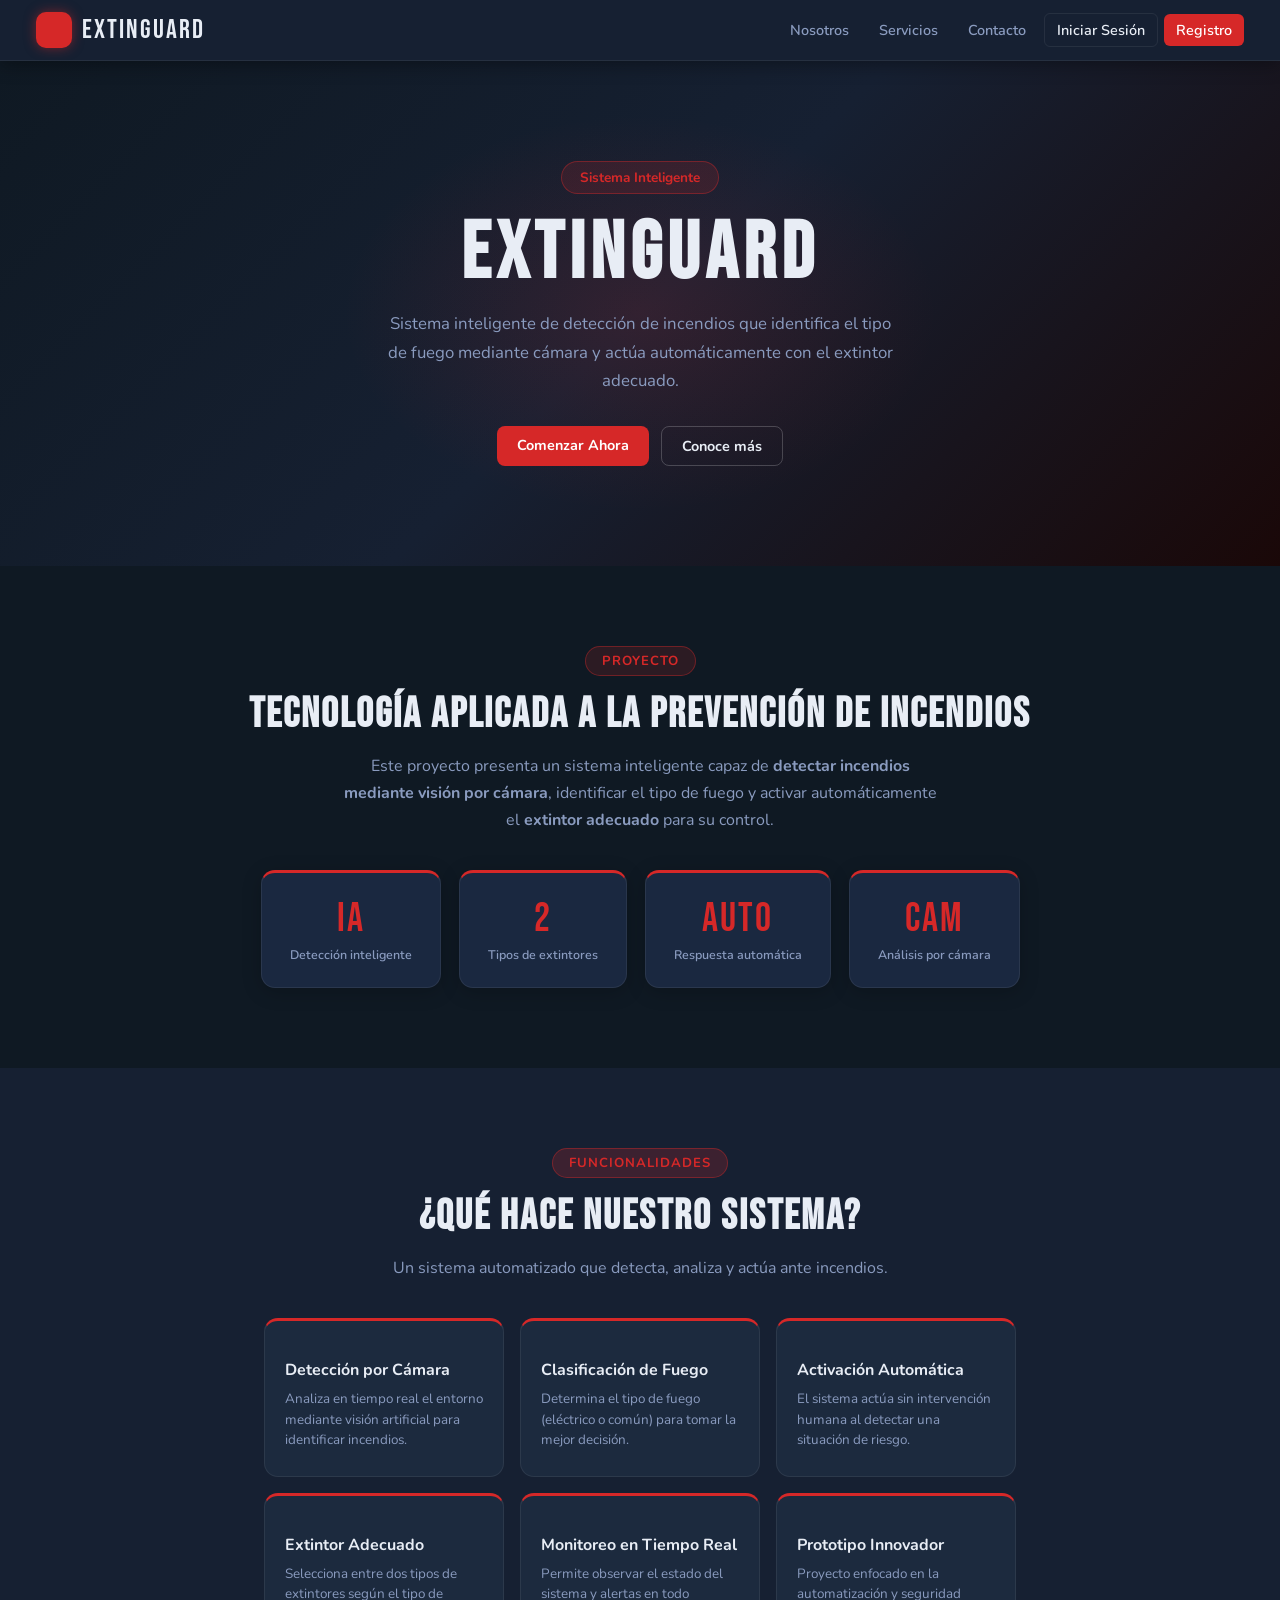
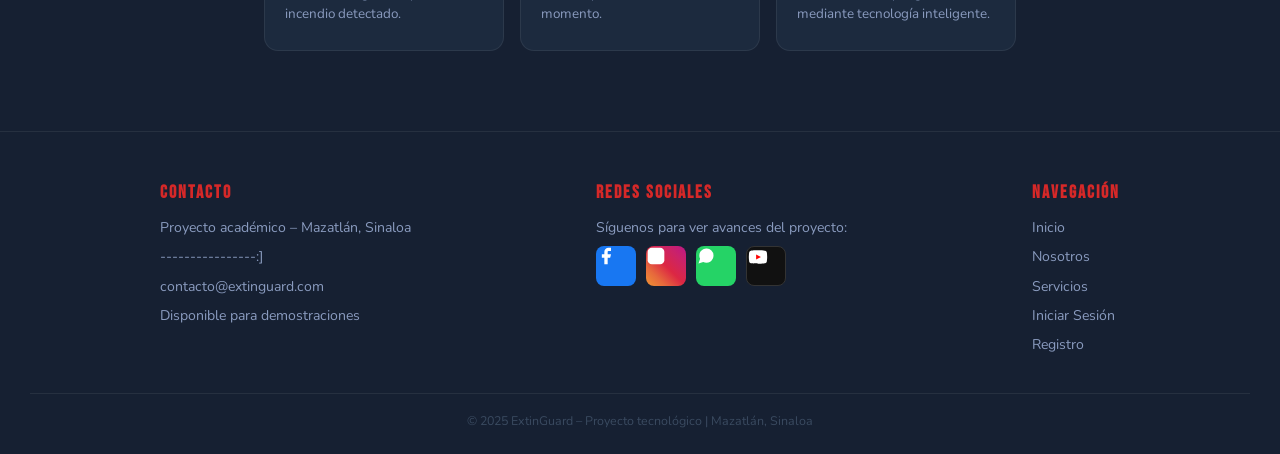
==== frontend/index.html @ cc7369b5 "frond" ====
<!DOCTYPE html>
<html lang="es">
<head>
  <meta charset="UTF-8" />
  <meta name="viewport" content="width=device-width, initial-scale=1.0"/>
  <title>ExtinGuard - Seguridad Contra Incendios</title>
  <link rel="stylesheet" href="index.css" />
  <link href="https://fonts.googleapis.com/css2?family=Bebas+Neue&family=Nunito:wght@400;600;700&display=swap" rel="stylesheet"/>
</head>
<body>

  <!-- NAVBAR -->
  <nav>
    <a class="nav-logo" href="index.html">
      <div class="nav-logo-icon"></div>
      <span>ExtinGuard</span>
    </a>
    <div class="nav-links">
      <a href="#quienes-somos">Nosotros</a>
      <a href="#caracteristicas">Servicios</a>
      <a href="#contacto">Contacto</a>
      <a class="btn btn-login" href="inicio_de_sesion.html">Iniciar Sesión</a>
      <a class="btn btn-register" href="registro.html">Registro</a>
    </div>
  </nav>

  <!-- HERO -->
  <section class="hero">
    <div class="hero-glow"></div>
    <div class="hero-content">
      <div class="hero-badge"> Sistema Inteligente</div>
      <h1>ExtinGuard</h1>
      <p>Sistema inteligente de detección de incendios que identifica el tipo de fuego mediante cámara y actúa automáticamente con el extintor adecuado.</p>
      <div class="hero-btns">
        <a href="registro.html" class="btn btn-register">Comenzar Ahora</a>
        <a href="#quienes-somos" class="btn btn-outline">Conoce más</a>
      </div>
    </div>
  </section>

  <!-- QUIÉNES SOMOS -->
  <section class="seccion" id="quienes-somos">
    <div class="seccion-inner">
      <div class="etiqueta">Proyecto</div>
      <h2>Tecnología aplicada a la prevención de incendios</h2>
      <p class="texto-centro">
        Este proyecto presenta un sistema inteligente capaz de <strong>detectar incendios mediante visión por cámara</strong>,
        identificar el tipo de fuego y activar automáticamente el <strong>extintor adecuado</strong> para su control.
      </p>
      <div class="stats">
        <div class="stat">
          <span class="numero">IA</span>
          <span class="label">Detección inteligente</span>
        </div>
        <div class="stat">
          <span class="numero">2</span>
          <span class="label">Tipos de extintores</span>
        </div>
        <div class="stat">
          <span class="numero">Auto</span>
          <span class="label">Respuesta automática</span>
        </div>
        <div class="stat">
          <span class="numero">Cam</span>
          <span class="label">Análisis por cámara</span>
        </div>
      </div>
    </div>
  </section>

  <!-- SERVICIOS -->
  <section class="seccion fondo-oscuro" id="caracteristicas">
    <div class="seccion-inner">
      <div class="etiqueta etiqueta-roja">Funcionalidades</div>
      <h2 class="blanco">¿Qué hace nuestro sistema?</h2>
      <p class="texto-centro gris">Un sistema automatizado que detecta, analiza y actúa ante incendios.</p>
      <div class="tarjetas">
        <div class="tarjeta">
          <div class="icono"></div>
          <h4>Detección por Cámara</h4>
          <p>Analiza en tiempo real el entorno mediante visión artificial para identificar incendios.</p>
        </div>
        <div class="tarjeta">
          <div class="icono"></div>
          <h4>Clasificación de Fuego</h4>
          <p>Determina el tipo de fuego (eléctrico o común) para tomar la mejor decisión.</p>
        </div>
        <div class="tarjeta">
          <div class="icono"></div>
          <h4>Activación Automática</h4>
          <p>El sistema actúa sin intervención humana al detectar una situación de riesgo.</p>
        </div>
        <div class="tarjeta">
          <div class="icono"></div>
          <h4>Extintor Adecuado</h4>
          <p>Selecciona entre dos tipos de extintores según el tipo de incendio detectado.</p>
        </div>
        <div class="tarjeta">
          <div class="icono"></div>
          <h4>Monitoreo en Tiempo Real</h4>
          <p>Permite observar el estado del sistema y alertas en todo momento.</p>
        </div>
        <div class="tarjeta">
          <div class="icono"></div>
          <h4>Prototipo Innovador</h4>
          <p>Proyecto enfocado en la automatización y seguridad mediante tecnología inteligente.</p>
        </div>
      </div>
    </div>
  </section>

  <!-- FOOTER -->
  <footer id="contacto">
    <div class="footer-grid">
      <div class="footer-col">
        <h4>Contacto</h4>
        <p> Proyecto académico – Mazatlán, Sinaloa</p>
        <p> <a href="tel:+526691234567">----------------:]</a></p>
        <p> <a href="mailto:contacto@extinguard.com">contacto@extinguard.com</a></p>
        <p>Disponible para demostraciones</p>
      </div>
      <div class="footer-col">
        <h4>Redes Sociales</h4>
        <p>Síguenos para ver avances del proyecto:</p>
        <div class="redes">
          <a class="red-icono red-fb" href="https://facebook.com" target="_blank" title="Facebook">
            <svg width="20" height="20" fill="white" viewBox="0 0 24 24"><path d="M18 2h-3a5 5 0 0 0-5 5v3H7v4h3v8h4v-8h3l1-4h-4V7a1 1 0 0 1 1-1h3z"/></svg>
          </a>
          <a class="red-icono red-ig" href="https://instagram.com" target="_blank" title="Instagram">
            <svg width="20" height="20" fill="white" viewBox="0 0 24 24"><rect x="2" y="2" width="20" height="20" rx="5"/><circle cx="12" cy="12" r="4" fill="none" stroke="white" stroke-width="2"/><circle cx="17.5" cy="6.5" r="1.5" fill="white"/></svg>
          </a>
          <a class="red-icono red-wa" href="https://wa.me/526691234567" target="_blank" title="WhatsApp">
            <svg width="20" height="20" fill="white" viewBox="0 0 24 24"><path d="M21 11.5a8.38 8.38 0 0 1-.9 3.8 8.5 8.5 0 0 1-7.6 4.7 8.38 8.38 0 0 1-3.8-.9L3 21l1.9-5.7a8.38 8.38 0 0 1-.9-3.8 8.5 8.5 0 0 1 4.7-7.6 8.38 8.38 0 0 1 3.8-.9h.5a8.48 8.48 0 0 1 8 8v.5z"/></svg>
          </a>
          <a class="red-icono red-yt" href="https://youtube.com" target="_blank" title="YouTube">
            <svg width="22" height="20" fill="white" viewBox="0 0 24 24"><path d="M22.54 6.42a2.78 2.78 0 0 0-1.95-1.96C18.88 4 12 4 12 4s-6.88 0-8.59.46A2.78 2.78 0 0 0 1.46 6.42 29 29 0 0 0 1 12a29 29 0 0 0 .46 5.58A2.78 2.78 0 0 0 3.41 19.6C5.12 20 12 20 12 20s6.88 0 8.59-.46a2.78 2.78 0 0 0 1.95-1.95A29 29 0 0 0 23 12a29 29 0 0 0-.46-5.58z"/><polygon fill="#ff0000" points="9.75 15.02 15.5 12 9.75 8.98 9.75 15.02"/></svg>
          </a>
        </div>
      </div>
      <div class="footer-col">
        <h4>Navegación</h4>
        <a href="index.html">Inicio</a>
        <a href="#quienes-somos">Nosotros</a>
        <a href="#caracteristicas">Servicios</a>
        <a href="inicio_de_sesion.html">Iniciar Sesión</a>
        <a href="registro.html">Registro</a>
      </div>
    </div>
    <div class="footer-bottom">
      <p>© 2025 ExtinGuard – Proyecto tecnológico | Mazatlán, Sinaloa</p>
    </div>
  </footer>

</body>
</html>
---- frontend/index.css ----
/* ===== VARIABLES (misma paleta que dashboard) ===== */
:root {
  --bg:#0f1923; --bg2:#162032; --bg3:#1c2a3e; --panel:#1a2840;
  --border:rgba(255,255,255,0.07);
  --rojo:#d62828; --rojo-o:#a01212; --rojo-s:rgba(214,40,40,0.15);
  --azul:#3b82f6; --blanco:#e8edf5; --gris:#8a9bbf;
}

/* ===== BASE ===== */
*{margin:0;padding:0;box-sizing:border-box}
body{font-family:'Nunito',sans-serif;background:var(--bg);color:var(--blanco)}

/* ===== NAVBAR ===== */
nav{
  background:var(--bg2);border-bottom:1px solid var(--border);
  display:flex;align-items:center;justify-content:space-between;
  padding:12px 36px;position:sticky;top:0;z-index:100;
  box-shadow:0 2px 20px rgba(0,0,0,.4);flex-wrap:wrap;gap:10px;
}
.nav-logo{display:flex;align-items:center;gap:10px;text-decoration:none}
.nav-logo-icon{
  width:36px;height:36px;background:var(--rojo);border-radius:10px;
  display:flex;align-items:center;justify-content:center;font-size:1.1rem;
  box-shadow:0 0 12px rgba(214,40,40,.5);
}
.nav-logo span{font-family:'Bebas Neue',sans-serif;font-size:1.7rem;color:var(--blanco);letter-spacing:2px}
.nav-links{display:flex;align-items:center;gap:6px;flex-wrap:wrap}
.nav-links a{color:var(--gris);text-decoration:none;font-size:.9rem;font-weight:600;padding:6px 12px;border-radius:6px;transition:color .2s}
.nav-links a:hover{color:var(--blanco)}

/* ===== BOTONES ===== */
.btn{padding:9px 20px;border-radius:8px;font-weight:700;font-size:.9rem;cursor:pointer;border:none;transition:all .2s;text-decoration:none;display:inline-block}
.btn-login{background:transparent;color:var(--blanco)!important;border:1px solid var(--border)}
.btn-login:hover{background:var(--bg3)}
.btn-register{background:var(--rojo);color:#fff!important}
.btn-register:hover{background:var(--rojo-o)}
.btn-outline{background:transparent;color:var(--blanco);border:1px solid rgba(255,255,255,.2)}
.btn-outline:hover{border-color:rgba(255,255,255,.5)}

/* ===== HERO ===== */
.hero{
  position:relative;padding:100px 30px;text-align:center;overflow:hidden;
  background:linear-gradient(135deg,var(--bg) 0%,var(--bg2) 50%,#1a0808 100%);
}
.hero-glow{
  position:absolute;top:50%;left:50%;transform:translate(-50%,-50%);
  width:600px;height:400px;pointer-events:none;
  background:radial-gradient(ellipse,rgba(214,40,40,.15) 0%,transparent 70%);
}
.hero-content{position:relative;z-index:1}
.hero-badge{
  display:inline-block;background:var(--rojo-s);color:var(--rojo);
  border:1px solid rgba(214,40,40,.4);padding:6px 18px;border-radius:20px;
  font-size:.85rem;font-weight:700;margin-bottom:20px;
}
.hero h1{font-family:'Bebas Neue',sans-serif;font-size:5rem;color:var(--blanco);letter-spacing:6px;line-height:1;margin-bottom:16px}
.hero p{font-size:1.05rem;color:var(--gris);max-width:520px;margin:0 auto 30px;line-height:1.7}
.hero-btns{display:flex;gap:12px;justify-content:center;flex-wrap:wrap}

/* ===== SECCIONES ===== */
.seccion{padding:80px 30px}
.fondo-oscuro{background:var(--bg2)}
.seccion-inner{max-width:960px;margin:0 auto;text-align:center}
.etiqueta{
  display:inline-block;background:var(--rojo-s);color:var(--rojo);
  border:1px solid rgba(214,40,40,.4);padding:5px 16px;border-radius:20px;
  font-size:.82rem;font-weight:700;margin-bottom:14px;text-transform:uppercase;letter-spacing:1px;
}
.etiqueta-roja{background:rgba(214,40,40,.2)}
h2{font-family:'Bebas Neue',sans-serif;font-size:2.6rem;letter-spacing:2px;margin-bottom:14px;color:var(--blanco)}
.blanco{color:var(--blanco)} .gris{color:var(--gris)!important}
.texto-centro{max-width:600px;margin:0 auto 36px;color:var(--gris);line-height:1.7}

/* ===== STATS ===== */
.stats{display:flex;gap:18px;justify-content:center;flex-wrap:wrap;margin-top:36px}
.stat{
  background:var(--panel);border:1px solid var(--border);border-radius:14px;
  padding:22px 28px;border-top:3px solid var(--rojo);min-width:130px;
  box-shadow:0 4px 20px rgba(0,0,0,.2);transition:transform .2s;
}
.stat:hover{transform:translateY(-4px)}
.numero{display:block;font-family:'Bebas Neue',sans-serif;font-size:2.5rem;color:var(--rojo);letter-spacing:2px}
.label{font-size:.78rem;color:var(--gris);font-weight:600}

/* ===== TARJETAS ===== */
.tarjetas{display:flex;gap:16px;justify-content:center;flex-wrap:wrap;margin-top:10px}
.tarjeta{
  background:var(--bg3);border:1px solid var(--border);border-radius:14px;
  padding:26px 20px;width:240px;border-top:3px solid var(--rojo);text-align:left;
  transition:transform .2s,box-shadow .2s;
}
.tarjeta:hover{transform:translateY(-6px);box-shadow:0 8px 28px rgba(214,40,40,.2)}
.tarjeta .icono{font-size:2rem;margin-bottom:12px}
.tarjeta h4{color:var(--blanco);font-size:1rem;margin-bottom:8px}
.tarjeta p{color:var(--gris);font-size:.84rem;line-height:1.5}

/* ===== FOOTER ===== */
footer{background:var(--bg2);border-top:1px solid var(--border);color:var(--gris);padding:50px 30px 25px}
.footer-grid{display:flex;flex-wrap:wrap;gap:40px;justify-content:space-between;max-width:960px;margin:0 auto 30px}
.footer-col h4{font-family:'Bebas Neue',sans-serif;font-size:1.1rem;color:var(--rojo);letter-spacing:2px;margin-bottom:14px}
.footer-col p,.footer-col a{font-size:.88rem;color:var(--gris);text-decoration:none;display:block;margin-bottom:8px;line-height:1.5}
.footer-col a:hover{color:var(--blanco)}
.redes{display:flex;gap:10px;margin-top:8px}
.red-icono{width:40px;height:40px;border-radius:8px;display:flex;align-items:center;justify-content:center;transition:transform .2s,opacity .2s}
.red-icono:hover{transform:scale(1.12);opacity:.85}
.red-fb{background:#1877f2} .red-ig{background:linear-gradient(45deg,#f09433,#e6683c,#dc2743,#cc2366,#bc1888)} .red-wa{background:#25d366} .red-yt{background:#111;border:1px solid #333}
.footer-bottom{text-align:center;font-size:.78rem;color:#3a4a60;border-top:1px solid var(--border);padding-top:18px}

@media(max-width:700px){
  nav{padding:12px 18px}
  .hero{padding:60px 20px}
  .hero h1{font-size:3.5rem}
  .seccion{padding:50px 20px}
}
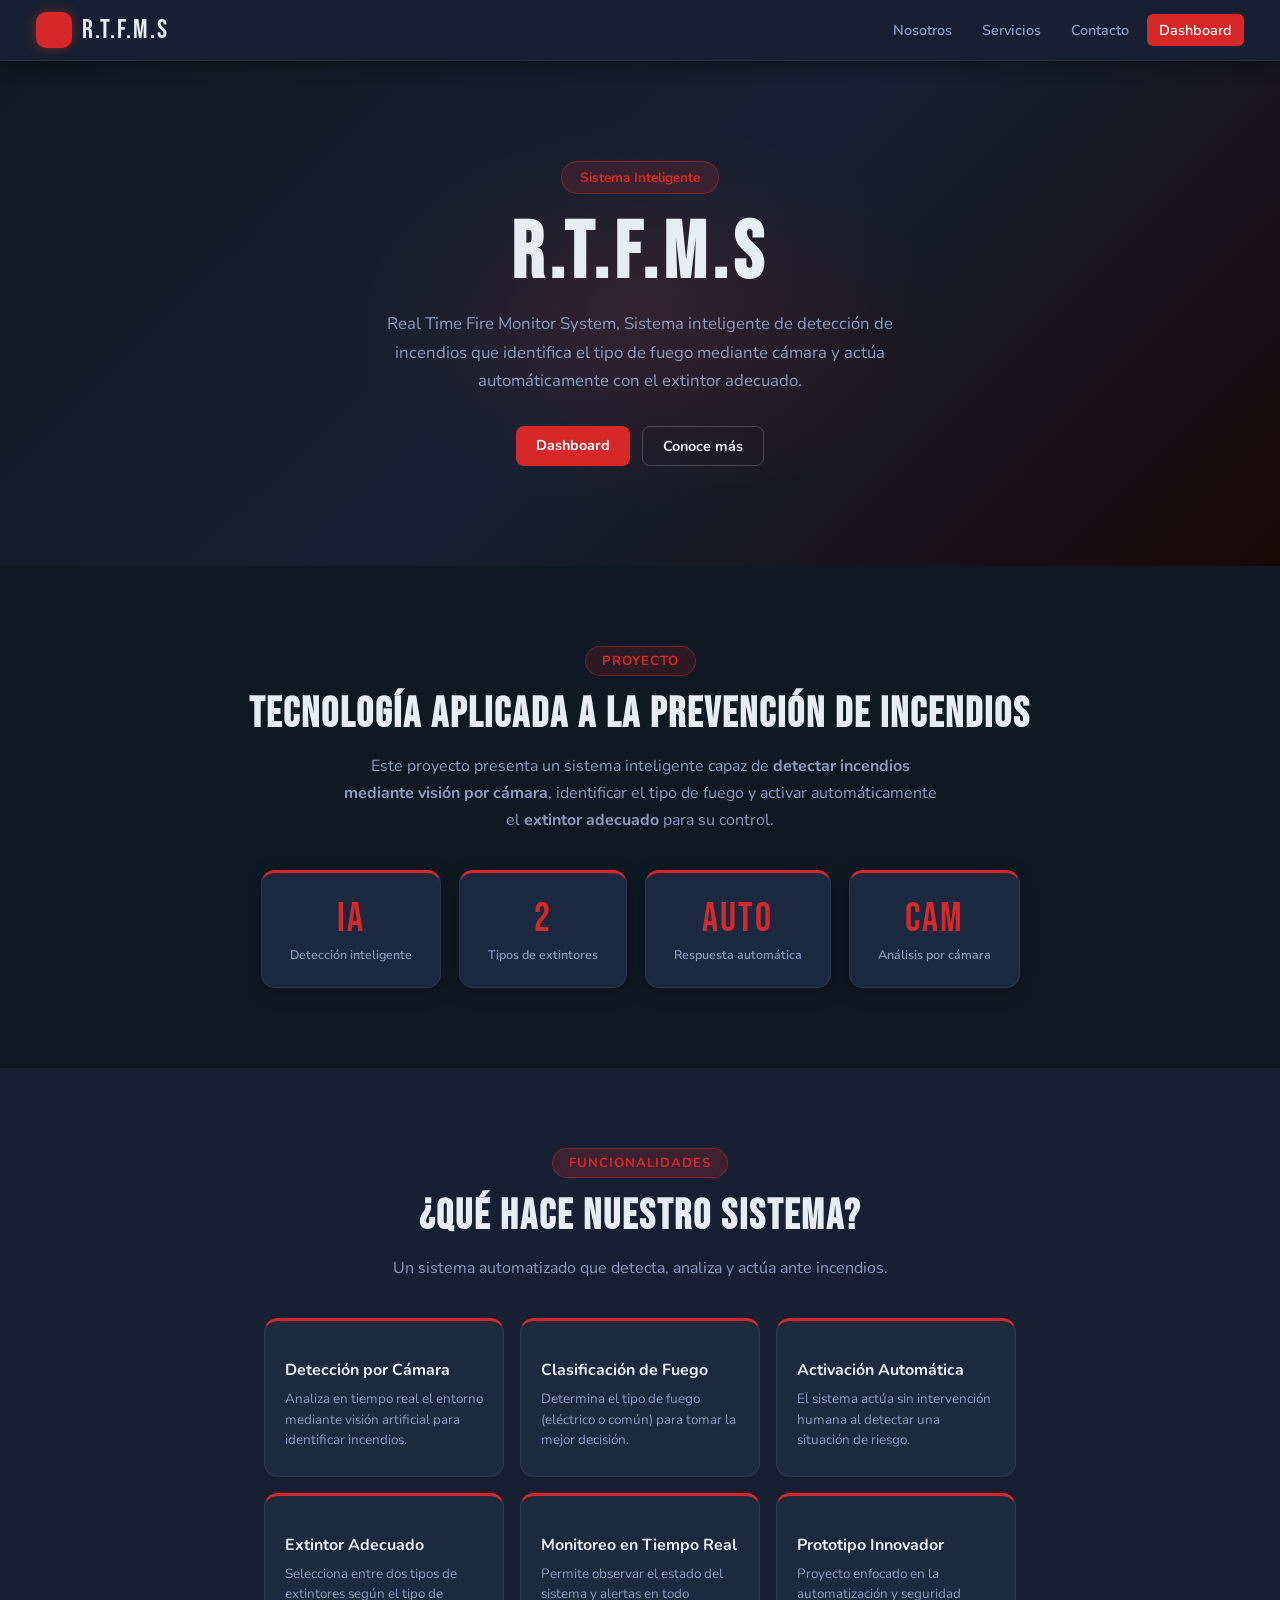
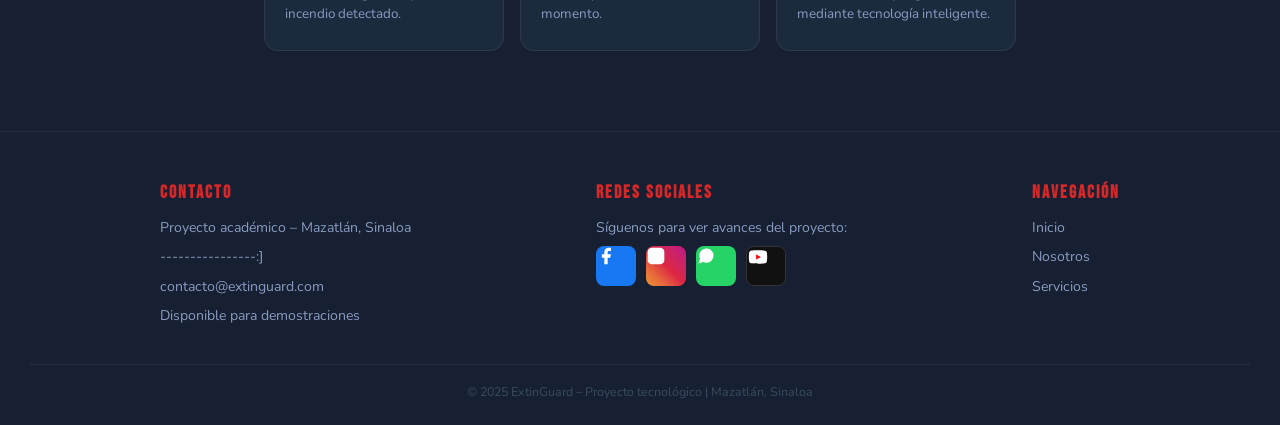
==== commit 7910907b: "se reestrucutro el front, se eliminaron pantallas de inico de sesion y registro, se establecio conex" ====
--- a/frontend/index.html
+++ b/frontend/index.html
@@ -1,155 +1,227 @@
-<!DOCTYPE html>
+<!doctype html>
 <html lang="es">
-<head>
-  <meta charset="UTF-8" />
-  <meta name="viewport" content="width=device-width, initial-scale=1.0"/>
-  <title>ExtinGuard - Seguridad Contra Incendios</title>
-  <link rel="stylesheet" href="index.css" />
-  <link href="https://fonts.googleapis.com/css2?family=Bebas+Neue&family=Nunito:wght@400;600;700&display=swap" rel="stylesheet"/>
-</head>
-<body>
-
-  <!-- NAVBAR -->
-  <nav>
-    <a class="nav-logo" href="index.html">
-      <div class="nav-logo-icon"></div>
-      <span>ExtinGuard</span>
-    </a>
-    <div class="nav-links">
-      <a href="#quienes-somos">Nosotros</a>
-      <a href="#caracteristicas">Servicios</a>
-      <a href="#contacto">Contacto</a>
-      <a class="btn btn-login" href="inicio_de_sesion.html">Iniciar Sesión</a>
-      <a class="btn btn-register" href="registro.html">Registro</a>
-    </div>
-  </nav>
-
-  <!-- HERO -->
-  <section class="hero">
-    <div class="hero-glow"></div>
-    <div class="hero-content">
-      <div class="hero-badge"> Sistema Inteligente</div>
-      <h1>ExtinGuard</h1>
-      <p>Sistema inteligente de detección de incendios que identifica el tipo de fuego mediante cámara y actúa automáticamente con el extintor adecuado.</p>
-      <div class="hero-btns">
-        <a href="registro.html" class="btn btn-register">Comenzar Ahora</a>
-        <a href="#quienes-somos" class="btn btn-outline">Conoce más</a>
-      </div>
-    </div>
-  </section>
-
-  <!-- QUIÉNES SOMOS -->
-  <section class="seccion" id="quienes-somos">
-    <div class="seccion-inner">
-      <div class="etiqueta">Proyecto</div>
-      <h2>Tecnología aplicada a la prevención de incendios</h2>
-      <p class="texto-centro">
-        Este proyecto presenta un sistema inteligente capaz de <strong>detectar incendios mediante visión por cámara</strong>,
-        identificar el tipo de fuego y activar automáticamente el <strong>extintor adecuado</strong> para su control.
-      </p>
-      <div class="stats">
-        <div class="stat">
-          <span class="numero">IA</span>
-          <span class="label">Detección inteligente</span>
-        </div>
-        <div class="stat">
-          <span class="numero">2</span>
-          <span class="label">Tipos de extintores</span>
-        </div>
-        <div class="stat">
-          <span class="numero">Auto</span>
-          <span class="label">Respuesta automática</span>
-        </div>
-        <div class="stat">
-          <span class="numero">Cam</span>
-          <span class="label">Análisis por cámara</span>
-        </div>
-      </div>
-    </div>
-  </section>
-
-  <!-- SERVICIOS -->
-  <section class="seccion fondo-oscuro" id="caracteristicas">
-    <div class="seccion-inner">
-      <div class="etiqueta etiqueta-roja">Funcionalidades</div>
-      <h2 class="blanco">¿Qué hace nuestro sistema?</h2>
-      <p class="texto-centro gris">Un sistema automatizado que detecta, analiza y actúa ante incendios.</p>
-      <div class="tarjetas">
-        <div class="tarjeta">
-          <div class="icono"></div>
-          <h4>Detección por Cámara</h4>
-          <p>Analiza en tiempo real el entorno mediante visión artificial para identificar incendios.</p>
-        </div>
-        <div class="tarjeta">
-          <div class="icono"></div>
-          <h4>Clasificación de Fuego</h4>
-          <p>Determina el tipo de fuego (eléctrico o común) para tomar la mejor decisión.</p>
-        </div>
-        <div class="tarjeta">
-          <div class="icono"></div>
-          <h4>Activación Automática</h4>
-          <p>El sistema actúa sin intervención humana al detectar una situación de riesgo.</p>
-        </div>
-        <div class="tarjeta">
-          <div class="icono"></div>
-          <h4>Extintor Adecuado</h4>
-          <p>Selecciona entre dos tipos de extintores según el tipo de incendio detectado.</p>
-        </div>
-        <div class="tarjeta">
-          <div class="icono"></div>
-          <h4>Monitoreo en Tiempo Real</h4>
-          <p>Permite observar el estado del sistema y alertas en todo momento.</p>
-        </div>
-        <div class="tarjeta">
-          <div class="icono"></div>
-          <h4>Prototipo Innovador</h4>
-          <p>Proyecto enfocado en la automatización y seguridad mediante tecnología inteligente.</p>
-        </div>
-      </div>
-    </div>
-  </section>
-
-  <!-- FOOTER -->
-  <footer id="contacto">
-    <div class="footer-grid">
-      <div class="footer-col">
-        <h4>Contacto</h4>
-        <p> Proyecto académico – Mazatlán, Sinaloa</p>
-        <p> <a href="tel:+526691234567">----------------:]</a></p>
-        <p> <a href="mailto:contacto@extinguard.com">contacto@extinguard.com</a></p>
-        <p>Disponible para demostraciones</p>
-      </div>
-      <div class="footer-col">
-        <h4>Redes Sociales</h4>
-        <p>Síguenos para ver avances del proyecto:</p>
-        <div class="redes">
-          <a class="red-icono red-fb" href="https://facebook.com" target="_blank" title="Facebook">
-            <svg width="20" height="20" fill="white" viewBox="0 0 24 24"><path d="M18 2h-3a5 5 0 0 0-5 5v3H7v4h3v8h4v-8h3l1-4h-4V7a1 1 0 0 1 1-1h3z"/></svg>
-          </a>
-          <a class="red-icono red-ig" href="https://instagram.com" target="_blank" title="Instagram">
-            <svg width="20" height="20" fill="white" viewBox="0 0 24 24"><rect x="2" y="2" width="20" height="20" rx="5"/><circle cx="12" cy="12" r="4" fill="none" stroke="white" stroke-width="2"/><circle cx="17.5" cy="6.5" r="1.5" fill="white"/></svg>
-          </a>
-          <a class="red-icono red-wa" href="https://wa.me/526691234567" target="_blank" title="WhatsApp">
-            <svg width="20" height="20" fill="white" viewBox="0 0 24 24"><path d="M21 11.5a8.38 8.38 0 0 1-.9 3.8 8.5 8.5 0 0 1-7.6 4.7 8.38 8.38 0 0 1-3.8-.9L3 21l1.9-5.7a8.38 8.38 0 0 1-.9-3.8 8.5 8.5 0 0 1 4.7-7.6 8.38 8.38 0 0 1 3.8-.9h.5a8.48 8.48 0 0 1 8 8v.5z"/></svg>
-          </a>
-          <a class="red-icono red-yt" href="https://youtube.com" target="_blank" title="YouTube">
-            <svg width="22" height="20" fill="white" viewBox="0 0 24 24"><path d="M22.54 6.42a2.78 2.78 0 0 0-1.95-1.96C18.88 4 12 4 12 4s-6.88 0-8.59.46A2.78 2.78 0 0 0 1.46 6.42 29 29 0 0 0 1 12a29 29 0 0 0 .46 5.58A2.78 2.78 0 0 0 3.41 19.6C5.12 20 12 20 12 20s6.88 0 8.59-.46a2.78 2.78 0 0 0 1.95-1.95A29 29 0 0 0 23 12a29 29 0 0 0-.46-5.58z"/><polygon fill="#ff0000" points="9.75 15.02 15.5 12 9.75 8.98 9.75 15.02"/></svg>
-          </a>
-        </div>
-      </div>
-      <div class="footer-col">
-        <h4>Navegación</h4>
-        <a href="index.html">Inicio</a>
-        <a href="#quienes-somos">Nosotros</a>
-        <a href="#caracteristicas">Servicios</a>
-        <a href="inicio_de_sesion.html">Iniciar Sesión</a>
-        <a href="registro.html">Registro</a>
-      </div>
-    </div>
-    <div class="footer-bottom">
-      <p>© 2025 ExtinGuard – Proyecto tecnológico | Mazatlán, Sinaloa</p>
-    </div>
-  </footer>
-
-</body>
+	<head>
+		<meta charset="UTF-8" />
+		<meta name="viewport" content="width=device-width, initial-scale=1.0" />
+		<title>R.T.F.M.S - Seguridad Contra Incendios</title>
+		<link rel="stylesheet" href="styles/index.css" />
+		<link
+			href="https://fonts.googleapis.com/css2?family=Bebas+Neue&family=Nunito:wght@400;600;700&display=swap"
+			rel="stylesheet"
+		/>
+	</head>
+	<body>
+		<!-- NAVBAR -->
+		<nav>
+			<a class="nav-logo" href="index.html">
+				<div class="nav-logo-icon"></div>
+				<span>R.T.F.M.S</span>
+			</a>
+			<div class="nav-links">
+				<a href="#quienes-somos">Nosotros</a>
+				<a href="#caracteristicas">Servicios</a>
+				<a href="#contacto">Contacto</a>
+				<a class="btn btn-register" href="dashboard.html">Dashboard</a>
+			</div>
+		</nav>
+
+		<!-- HERO -->
+		<section class="hero">
+			<div class="hero-glow"></div>
+			<div class="hero-content">
+				<div class="hero-badge">Sistema Inteligente</div>
+				<h1>R.T.F.M.S</h1>
+				<p>
+					Real Time Fire Monitor System, Sistema inteligente de detección de
+					incendios que identifica el tipo de fuego mediante cámara y actúa
+					automáticamente con el extintor adecuado.
+				</p>
+				<div class="hero-btns">
+					<a href="dashboard.html" class="btn btn-register">Dashboard</a>
+					<a href="#quienes-somos" class="btn btn-outline">Conoce más</a>
+				</div>
+			</div>
+		</section>
+
+		<!-- QUIÉNES SOMOS -->
+		<section class="seccion" id="quienes-somos">
+			<div class="seccion-inner">
+				<div class="etiqueta">Proyecto</div>
+				<h2>Tecnología aplicada a la prevención de incendios</h2>
+				<p class="texto-centro">
+					Este proyecto presenta un sistema inteligente capaz de
+					<strong>detectar incendios mediante visión por cámara</strong>,
+					identificar el tipo de fuego y activar automáticamente el
+					<strong>extintor adecuado</strong> para su control.
+				</p>
+				<div class="stats">
+					<div class="stat">
+						<span class="numero">IA</span>
+						<span class="label">Detección inteligente</span>
+					</div>
+					<div class="stat">
+						<span class="numero">2</span>
+						<span class="label">Tipos de extintores</span>
+					</div>
+					<div class="stat">
+						<span class="numero">Auto</span>
+						<span class="label">Respuesta automática</span>
+					</div>
+					<div class="stat">
+						<span class="numero">Cam</span>
+						<span class="label">Análisis por cámara</span>
+					</div>
+				</div>
+			</div>
+		</section>
+
+		<!-- SERVICIOS -->
+		<section class="seccion fondo-oscuro" id="caracteristicas">
+			<div class="seccion-inner">
+				<div class="etiqueta etiqueta-roja">Funcionalidades</div>
+				<h2 class="blanco">¿Qué hace nuestro sistema?</h2>
+				<p class="texto-centro gris">
+					Un sistema automatizado que detecta, analiza y actúa ante incendios.
+				</p>
+				<div class="tarjetas">
+					<div class="tarjeta">
+						<div class="icono"></div>
+						<h4>Detección por Cámara</h4>
+						<p>
+							Analiza en tiempo real el entorno mediante visión artificial para
+							identificar incendios.
+						</p>
+					</div>
+					<div class="tarjeta">
+						<div class="icono"></div>
+						<h4>Clasificación de Fuego</h4>
+						<p>
+							Determina el tipo de fuego (eléctrico o común) para tomar la mejor
+							decisión.
+						</p>
+					</div>
+					<div class="tarjeta">
+						<div class="icono"></div>
+						<h4>Activación Automática</h4>
+						<p>
+							El sistema actúa sin intervención humana al detectar una situación
+							de riesgo.
+						</p>
+					</div>
+					<div class="tarjeta">
+						<div class="icono"></div>
+						<h4>Extintor Adecuado</h4>
+						<p>
+							Selecciona entre dos tipos de extintores según el tipo de incendio
+							detectado.
+						</p>
+					</div>
+					<div class="tarjeta">
+						<div class="icono"></div>
+						<h4>Monitoreo en Tiempo Real</h4>
+						<p>
+							Permite observar el estado del sistema y alertas en todo momento.
+						</p>
+					</div>
+					<div class="tarjeta">
+						<div class="icono"></div>
+						<h4>Prototipo Innovador</h4>
+						<p>
+							Proyecto enfocado en la automatización y seguridad mediante
+							tecnología inteligente.
+						</p>
+					</div>
+				</div>
+			</div>
+		</section>
+
+		<!-- FOOTER -->
+		<footer id="contacto">
+			<div class="footer-grid">
+				<div class="footer-col">
+					<h4>Contacto</h4>
+					<p>Proyecto académico – Mazatlán, Sinaloa</p>
+					<p><a href="tel:+526691234567">----------------:]</a></p>
+					<p>
+						<a href="mailto:contacto@extinguard.com">contacto@extinguard.com</a>
+					</p>
+					<p>Disponible para demostraciones</p>
+				</div>
+				<div class="footer-col">
+					<h4>Redes Sociales</h4>
+					<p>Síguenos para ver avances del proyecto:</p>
+					<div class="redes">
+						<a
+							class="red-icono red-fb"
+							href="https://facebook.com"
+							target="_blank"
+							title="Facebook"
+						>
+							<svg width="20" height="20" fill="white" viewBox="0 0 24 24">
+								<path
+									d="M18 2h-3a5 5 0 0 0-5 5v3H7v4h3v8h4v-8h3l1-4h-4V7a1 1 0 0 1 1-1h3z"
+								/>
+							</svg>
+						</a>
+						<a
+							class="red-icono red-ig"
+							href="https://instagram.com"
+							target="_blank"
+							title="Instagram"
+						>
+							<svg width="20" height="20" fill="white" viewBox="0 0 24 24">
+								<rect x="2" y="2" width="20" height="20" rx="5" />
+								<circle
+									cx="12"
+									cy="12"
+									r="4"
+									fill="none"
+									stroke="white"
+									stroke-width="2"
+								/>
+								<circle cx="17.5" cy="6.5" r="1.5" fill="white" />
+							</svg>
+						</a>
+						<a
+							class="red-icono red-wa"
+							href="https://wa.me/526691234567"
+							target="_blank"
+							title="WhatsApp"
+						>
+							<svg width="20" height="20" fill="white" viewBox="0 0 24 24">
+								<path
+									d="M21 11.5a8.38 8.38 0 0 1-.9 3.8 8.5 8.5 0 0 1-7.6 4.7 8.38 8.38 0 0 1-3.8-.9L3 21l1.9-5.7a8.38 8.38 0 0 1-.9-3.8 8.5 8.5 0 0 1 4.7-7.6 8.38 8.38 0 0 1 3.8-.9h.5a8.48 8.48 0 0 1 8 8v.5z"
+								/>
+							</svg>
+						</a>
+						<a
+							class="red-icono red-yt"
+							href="https://youtube.com"
+							target="_blank"
+							title="YouTube"
+						>
+							<svg width="22" height="20" fill="white" viewBox="0 0 24 24">
+								<path
+									d="M22.54 6.42a2.78 2.78 0 0 0-1.95-1.96C18.88 4 12 4 12 4s-6.88 0-8.59.46A2.78 2.78 0 0 0 1.46 6.42 29 29 0 0 0 1 12a29 29 0 0 0 .46 5.58A2.78 2.78 0 0 0 3.41 19.6C5.12 20 12 20 12 20s6.88 0 8.59-.46a2.78 2.78 0 0 0 1.95-1.95A29 29 0 0 0 23 12a29 29 0 0 0-.46-5.58z"
+								/>
+								<polygon
+									fill="#ff0000"
+									points="9.75 15.02 15.5 12 9.75 8.98 9.75 15.02"
+								/>
+							</svg>
+						</a>
+					</div>
+				</div>
+				<div class="footer-col">
+					<h4>Navegación</h4>
+					<a href="index.html">Inicio</a>
+					<a href="#quienes-somos">Nosotros</a>
+					<a href="#caracteristicas">Servicios</a>
+				</div>
+			</div>
+			<div class="footer-bottom">
+				<p>© 2025 ExtinGuard – Proyecto tecnológico | Mazatlán, Sinaloa</p>
+			</div>
+		</footer>
+	</body>
 </html>
--- a/frontend/styles/index.css
+++ b/frontend/styles/index.css
@@ -0,0 +1,401 @@
+/* ===== VARIABLES (misma paleta que dashboard) ===== */
+:root {
+	--bg: #0f1923;
+	--bg2: #162032;
+	--bg3: #1c2a3e;
+	--panel: #1a2840;
+	--border: rgba(255, 255, 255, 0.07);
+	--rojo: #d62828;
+	--rojo-o: #a01212;
+	--rojo-s: rgba(214, 40, 40, 0.15);
+	--azul: #3b82f6;
+	--blanco: #e8edf5;
+	--gris: #8a9bbf;
+}
+
+/* ===== BASE ===== */
+* {
+	margin: 0;
+	padding: 0;
+	box-sizing: border-box;
+}
+body {
+	font-family: "Nunito", sans-serif;
+	background: var(--bg);
+	color: var(--blanco);
+}
+
+/* ===== NAVBAR ===== */
+nav {
+	background: var(--bg2);
+	border-bottom: 1px solid var(--border);
+	display: flex;
+	align-items: center;
+	justify-content: space-between;
+	padding: 12px 36px;
+	position: sticky;
+	top: 0;
+	z-index: 100;
+	box-shadow: 0 2px 20px rgba(0, 0, 0, 0.4);
+	flex-wrap: wrap;
+	gap: 10px;
+}
+.nav-logo {
+	display: flex;
+	align-items: center;
+	gap: 10px;
+	text-decoration: none;
+}
+.nav-logo-icon {
+	width: 36px;
+	height: 36px;
+	background: var(--rojo);
+	border-radius: 10px;
+	display: flex;
+	align-items: center;
+	justify-content: center;
+	font-size: 1.1rem;
+	box-shadow: 0 0 12px rgba(214, 40, 40, 0.5);
+}
+.nav-logo span {
+	font-family: "Bebas Neue", sans-serif;
+	font-size: 1.7rem;
+	color: var(--blanco);
+	letter-spacing: 2px;
+}
+.nav-links {
+	display: flex;
+	align-items: center;
+	gap: 6px;
+	flex-wrap: wrap;
+}
+.nav-links a {
+	color: var(--gris);
+	text-decoration: none;
+	font-size: 0.9rem;
+	font-weight: 600;
+	padding: 6px 12px;
+	border-radius: 6px;
+	transition: color 0.2s;
+}
+.nav-links a:hover {
+	color: var(--blanco);
+}
+
+/* ===== BOTONES ===== */
+.btn {
+	padding: 9px 20px;
+	border-radius: 8px;
+	font-weight: 700;
+	font-size: 0.9rem;
+	cursor: pointer;
+	border: none;
+	transition: all 0.2s;
+	text-decoration: none;
+	display: inline-block;
+}
+.btn-login {
+	background: transparent;
+	color: var(--blanco) !important;
+	border: 1px solid var(--border);
+}
+.btn-login:hover {
+	background: var(--bg3);
+}
+.btn-register {
+	background: var(--rojo);
+	color: #fff !important;
+}
+.btn-register:hover {
+	background: var(--rojo-o);
+}
+.btn-outline {
+	background: transparent;
+	color: var(--blanco);
+	border: 1px solid rgba(255, 255, 255, 0.2);
+}
+.btn-outline:hover {
+	border-color: rgba(255, 255, 255, 0.5);
+}
+
+/* ===== HERO ===== */
+.hero {
+	position: relative;
+	padding: 100px 30px;
+	text-align: center;
+	overflow: hidden;
+	background: linear-gradient(
+		135deg,
+		var(--bg) 0%,
+		var(--bg2) 50%,
+		#1a0808 100%
+	);
+}
+.hero-glow {
+	position: absolute;
+	top: 50%;
+	left: 50%;
+	transform: translate(-50%, -50%);
+	width: 600px;
+	height: 400px;
+	pointer-events: none;
+	background: radial-gradient(
+		ellipse,
+		rgba(214, 40, 40, 0.15) 0%,
+		transparent 70%
+	);
+}
+.hero-content {
+	position: relative;
+	z-index: 1;
+}
+.hero-badge {
+	display: inline-block;
+	background: var(--rojo-s);
+	color: var(--rojo);
+	border: 1px solid rgba(214, 40, 40, 0.4);
+	padding: 6px 18px;
+	border-radius: 20px;
+	font-size: 0.85rem;
+	font-weight: 700;
+	margin-bottom: 20px;
+}
+.hero h1 {
+	font-family: "Bebas Neue", sans-serif;
+	font-size: 5rem;
+	color: var(--blanco);
+	letter-spacing: 6px;
+	line-height: 1;
+	margin-bottom: 16px;
+}
+.hero p {
+	font-size: 1.05rem;
+	color: var(--gris);
+	max-width: 520px;
+	margin: 0 auto 30px;
+	line-height: 1.7;
+}
+.hero-btns {
+	display: flex;
+	gap: 12px;
+	justify-content: center;
+	flex-wrap: wrap;
+}
+
+/* ===== SECCIONES ===== */
+.seccion {
+	padding: 80px 30px;
+}
+.fondo-oscuro {
+	background: var(--bg2);
+}
+.seccion-inner {
+	max-width: 960px;
+	margin: 0 auto;
+	text-align: center;
+}
+.etiqueta {
+	display: inline-block;
+	background: var(--rojo-s);
+	color: var(--rojo);
+	border: 1px solid rgba(214, 40, 40, 0.4);
+	padding: 5px 16px;
+	border-radius: 20px;
+	font-size: 0.82rem;
+	font-weight: 700;
+	margin-bottom: 14px;
+	text-transform: uppercase;
+	letter-spacing: 1px;
+}
+.etiqueta-roja {
+	background: rgba(214, 40, 40, 0.2);
+}
+h2 {
+	font-family: "Bebas Neue", sans-serif;
+	font-size: 2.6rem;
+	letter-spacing: 2px;
+	margin-bottom: 14px;
+	color: var(--blanco);
+}
+.blanco {
+	color: var(--blanco);
+}
+.gris {
+	color: var(--gris) !important;
+}
+.texto-centro {
+	max-width: 600px;
+	margin: 0 auto 36px;
+	color: var(--gris);
+	line-height: 1.7;
+}
+
+/* ===== STATS ===== */
+.stats {
+	display: flex;
+	gap: 18px;
+	justify-content: center;
+	flex-wrap: wrap;
+	margin-top: 36px;
+}
+.stat {
+	background: var(--panel);
+	border: 1px solid var(--border);
+	border-radius: 14px;
+	padding: 22px 28px;
+	border-top: 3px solid var(--rojo);
+	min-width: 130px;
+	box-shadow: 0 4px 20px rgba(0, 0, 0, 0.2);
+	transition: transform 0.2s;
+}
+.stat:hover {
+	transform: translateY(-4px);
+}
+.numero {
+	display: block;
+	font-family: "Bebas Neue", sans-serif;
+	font-size: 2.5rem;
+	color: var(--rojo);
+	letter-spacing: 2px;
+}
+.label {
+	font-size: 0.78rem;
+	color: var(--gris);
+	font-weight: 600;
+}
+
+/* ===== TARJETAS ===== */
+.tarjetas {
+	display: flex;
+	gap: 16px;
+	justify-content: center;
+	flex-wrap: wrap;
+	margin-top: 10px;
+}
+.tarjeta {
+	background: var(--bg3);
+	border: 1px solid var(--border);
+	border-radius: 14px;
+	padding: 26px 20px;
+	width: 240px;
+	border-top: 3px solid var(--rojo);
+	text-align: left;
+	transition:
+		transform 0.2s,
+		box-shadow 0.2s;
+}
+.tarjeta:hover {
+	transform: translateY(-6px);
+	box-shadow: 0 8px 28px rgba(214, 40, 40, 0.2);
+}
+.tarjeta .icono {
+	font-size: 2rem;
+	margin-bottom: 12px;
+}
+.tarjeta h4 {
+	color: var(--blanco);
+	font-size: 1rem;
+	margin-bottom: 8px;
+}
+.tarjeta p {
+	color: var(--gris);
+	font-size: 0.84rem;
+	line-height: 1.5;
+}
+
+/* ===== FOOTER ===== */
+footer {
+	background: var(--bg2);
+	border-top: 1px solid var(--border);
+	color: var(--gris);
+	padding: 50px 30px 25px;
+}
+.footer-grid {
+	display: flex;
+	flex-wrap: wrap;
+	gap: 40px;
+	justify-content: space-between;
+	max-width: 960px;
+	margin: 0 auto 30px;
+}
+.footer-col h4 {
+	font-family: "Bebas Neue", sans-serif;
+	font-size: 1.1rem;
+	color: var(--rojo);
+	letter-spacing: 2px;
+	margin-bottom: 14px;
+}
+.footer-col p,
+.footer-col a {
+	font-size: 0.88rem;
+	color: var(--gris);
+	text-decoration: none;
+	display: block;
+	margin-bottom: 8px;
+	line-height: 1.5;
+}
+.footer-col a:hover {
+	color: var(--blanco);
+}
+.redes {
+	display: flex;
+	gap: 10px;
+	margin-top: 8px;
+}
+.red-icono {
+	width: 40px;
+	height: 40px;
+	border-radius: 8px;
+	display: flex;
+	align-items: center;
+	justify-content: center;
+	transition:
+		transform 0.2s,
+		opacity 0.2s;
+}
+.red-icono:hover {
+	transform: scale(1.12);
+	opacity: 0.85;
+}
+.red-fb {
+	background: #1877f2;
+}
+.red-ig {
+	background: linear-gradient(
+		45deg,
+		#f09433,
+		#e6683c,
+		#dc2743,
+		#cc2366,
+		#bc1888
+	);
+}
+.red-wa {
+	background: #25d366;
+}
+.red-yt {
+	background: #111;
+	border: 1px solid #333;
+}
+.footer-bottom {
+	text-align: center;
+	font-size: 0.78rem;
+	color: #3a4a60;
+	border-top: 1px solid var(--border);
+	padding-top: 18px;
+}
+
+@media (max-width: 700px) {
+	nav {
+		padding: 12px 18px;
+	}
+	.hero {
+		padding: 60px 20px;
+	}
+	.hero h1 {
+		font-size: 3.5rem;
+	}
+	.seccion {
+		padding: 50px 20px;
+	}
+}
